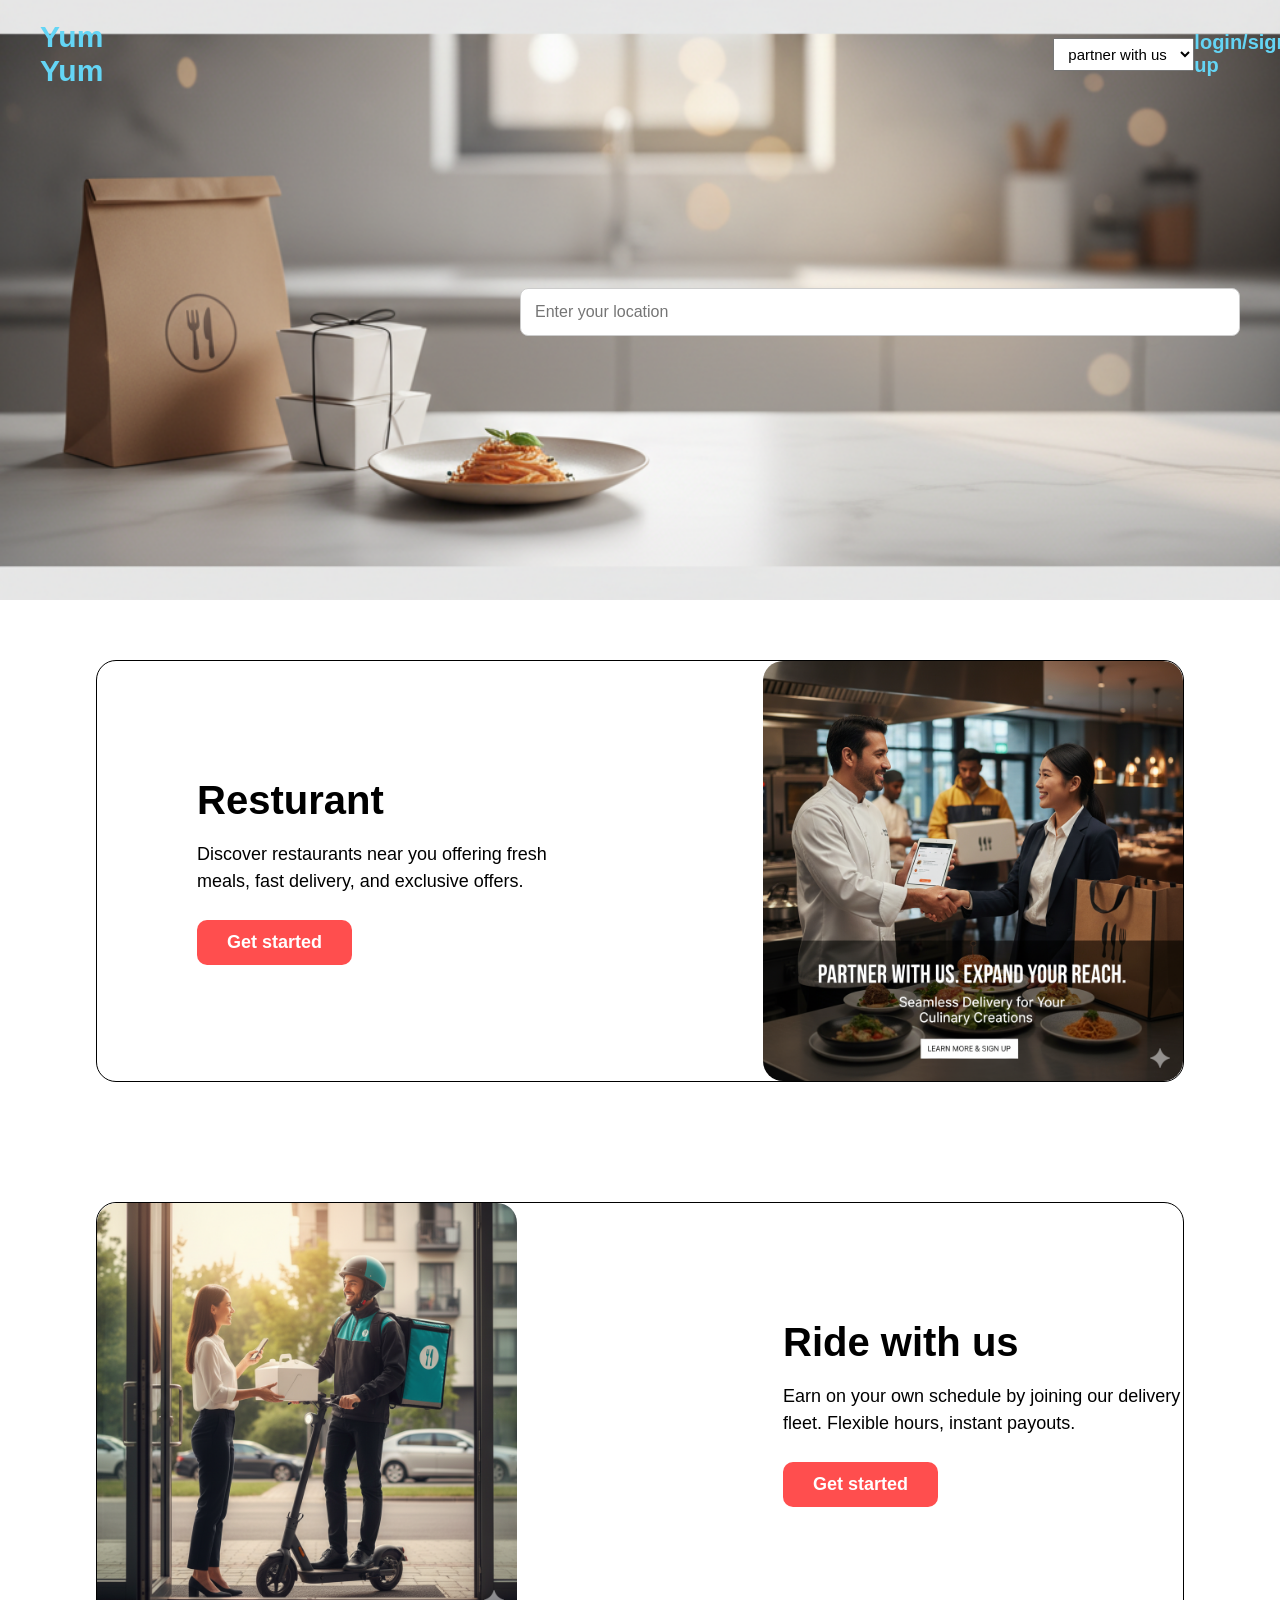
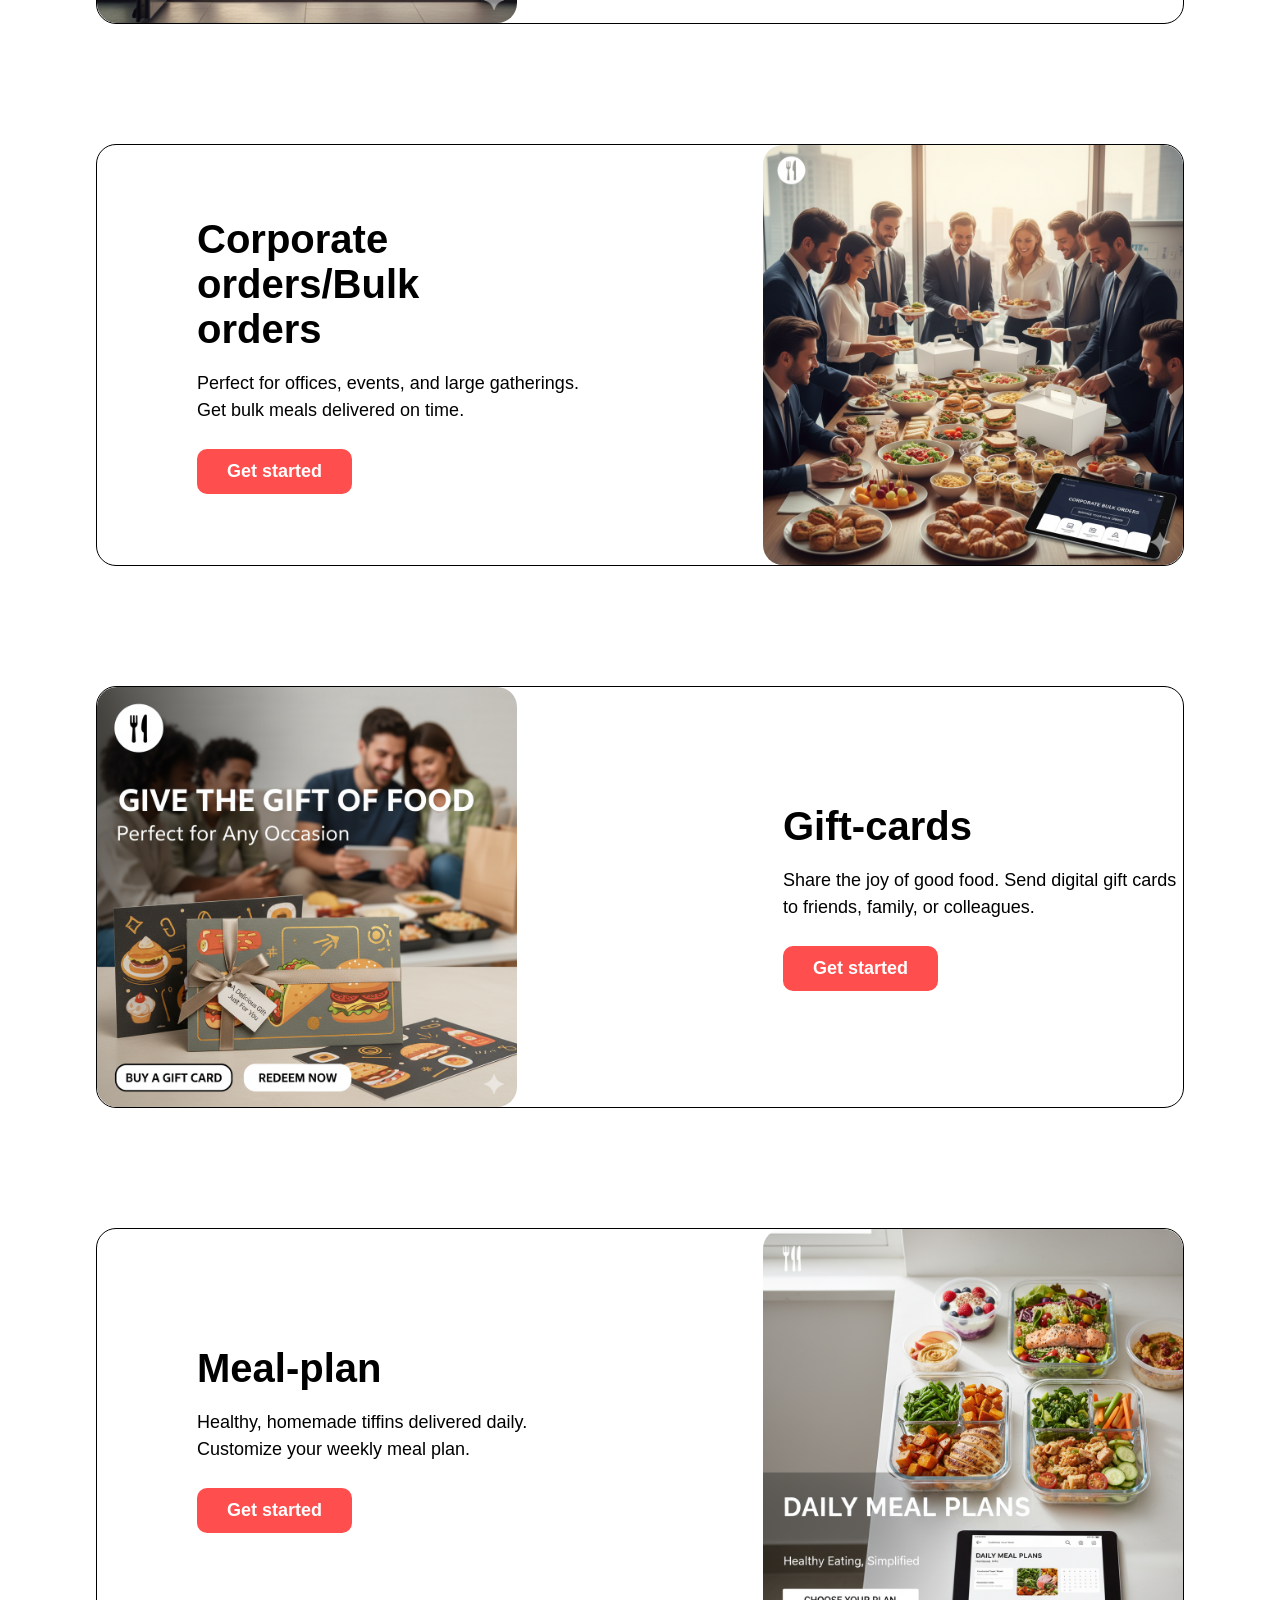
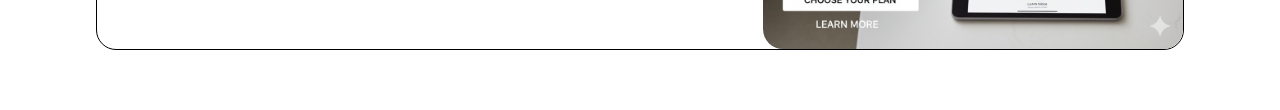
==== index.html @ b5f472dd "second push" ====
<!DOCTYPE html>
<html lang="en">

<head>
    <meta charset="UTF-8">
    <meta name="viewport" content="width=device-width, initial-scale=1.0">
    <title>Document</title>
    <link rel="stylesheet" href="index.css">
</head>

<body>
    <div id="navbar">
        <div class="topnav">
            <a class="logo" href="index.html">Yum Yum</a>
            <div>
                <select name="partner" id="partner">
                    <option value="" hidden selected>partner with us </option>
                    <option value="rider">rider</option>
                    <option value="resturant">resturant</option>
                    <option value="carrier">carrier</option>
                </select>
            </div>
            <a class="login" href="login.html">login/sign up</a>
        </div>

        <div class="loc">
            <input type="text" placeholder="Enter your location">
        </div>
    </div>

    <div class="features">

        <div class="feature-box">
            <div class="text">
                <h3>Resturant</h3>
                <p>Discover restaurants near you offering fresh meals, fast delivery, and exclusive offers.</p>
                <button>Get started</button>
            </div>
            <img src="img/resturant.png" alt="resturant">
        </div>

        <div class="feature-box reverse">
            <div class="text">
                <h3>Ride with us</h3>
                <p>Earn on your own schedule by joining our delivery fleet. Flexible hours, instant payouts.</p>
                <button>Get started</button>
            </div>
            <img src="img/ride-with-us-pic.png" alt="ride-with-us">
        </div>

        <div class="feature-box">
            <div class="text">
                <h3>Corporate orders/Bulk orders</h3>
                <p>Perfect for offices, events, and large gatherings. Get bulk meals delivered on time.</p>
                <button>Get started</button>
            </div>
            <img src="img/bulk-order-pic.png" alt="bulk order">
        </div>

        <div class="feature-box reverse">
            <div class="text">
                <h3>Gift-cards</h3>
                <p>Share the joy of good food. Send digital gift cards to friends, family, or colleagues.</p>
                <button>Get started</button>
            </div>
            <img src="img/gift-card.png" alt="gift-cards">
        </div>

        <div class="feature-box">
            <div class="text">
                <h3>Meal-plan</h3>
                <p>Healthy, homemade tiffins delivered daily. Customize your weekly meal plan.</p>
                <button>Get started</button>
            </div>
            <img src="img/meal-plan.png" alt="meal-plan">
        </div>

    </div>

</body>

</html>
---- index.css ----
* {
    margin: 0;
    padding: 0;
    box-sizing: border-box;
    font-family: Arial, Helvetica, sans-serif;
}

#navbar {
    background-image: url("img/home-page.png");
    background-position: center;
    background-size: cover;
    background-repeat: no-repeat;
    height: 600px;
    padding: 20px 40px;
}

.topnav {
    display: flex;
    justify-content: space-between;
    align-items: center;
}

.logo {
    text-decoration: none;
    color: #64d5f5;
    font-weight: 600;
    font-size: 30px;
}

.login {
    text-decoration: none;
    color: #64d5f5;
    font-size: 20px;
    font-weight: 600;
}

#partner {
    padding: 6px 10px;
    font-size: 15px;
    margin-left: 950px;
}

.loc {
    margin-top: 200px;
    display: flex;
    justify-content: flex-end;
}

.loc input {
    width: 60%;
    padding: 14px;
    border-radius: 8px;
    border: 1px solid #ccc;
    font-size: 16px;
}

.features {
    width: 100%;
    padding: 60px 0;
    display: flex;
    flex-direction: column;
    gap: 120px;
}

.feature-box {
    display: flex;
    align-items: center;
    justify-content: space-between;
    width: 85%;
    margin: auto;
    border: 1px solid #000000;
    border-radius: 20px;
}

.feature-box.reverse {
    flex-direction: row-reverse;
    
}

.feature-box img {
    width: 420px;
    height: auto;
    border-radius: 20px;
}

.feature-box .text {
    max-width: 500px;
}

.feature-box h3 {
    font-size: 40px;
    font-weight: 800;
    margin-bottom: 18px;
    margin-left: 100px;
    margin-right: 100px;
}

.feature-box p {
    font-size: 18px;
    margin-bottom: 25px;
    line-height: 1.5;
    margin-left: 100px;
}

button {
    padding: 12px 30px;
    background-color: #ff4e4e;
    border: none;
    border-radius: 10px;
    color: white;
    font-size: 18px;
    font-weight: 600;
    cursor: pointer;
    margin-left: 100px;
}

button:hover {
    background-color: #e84343;
}
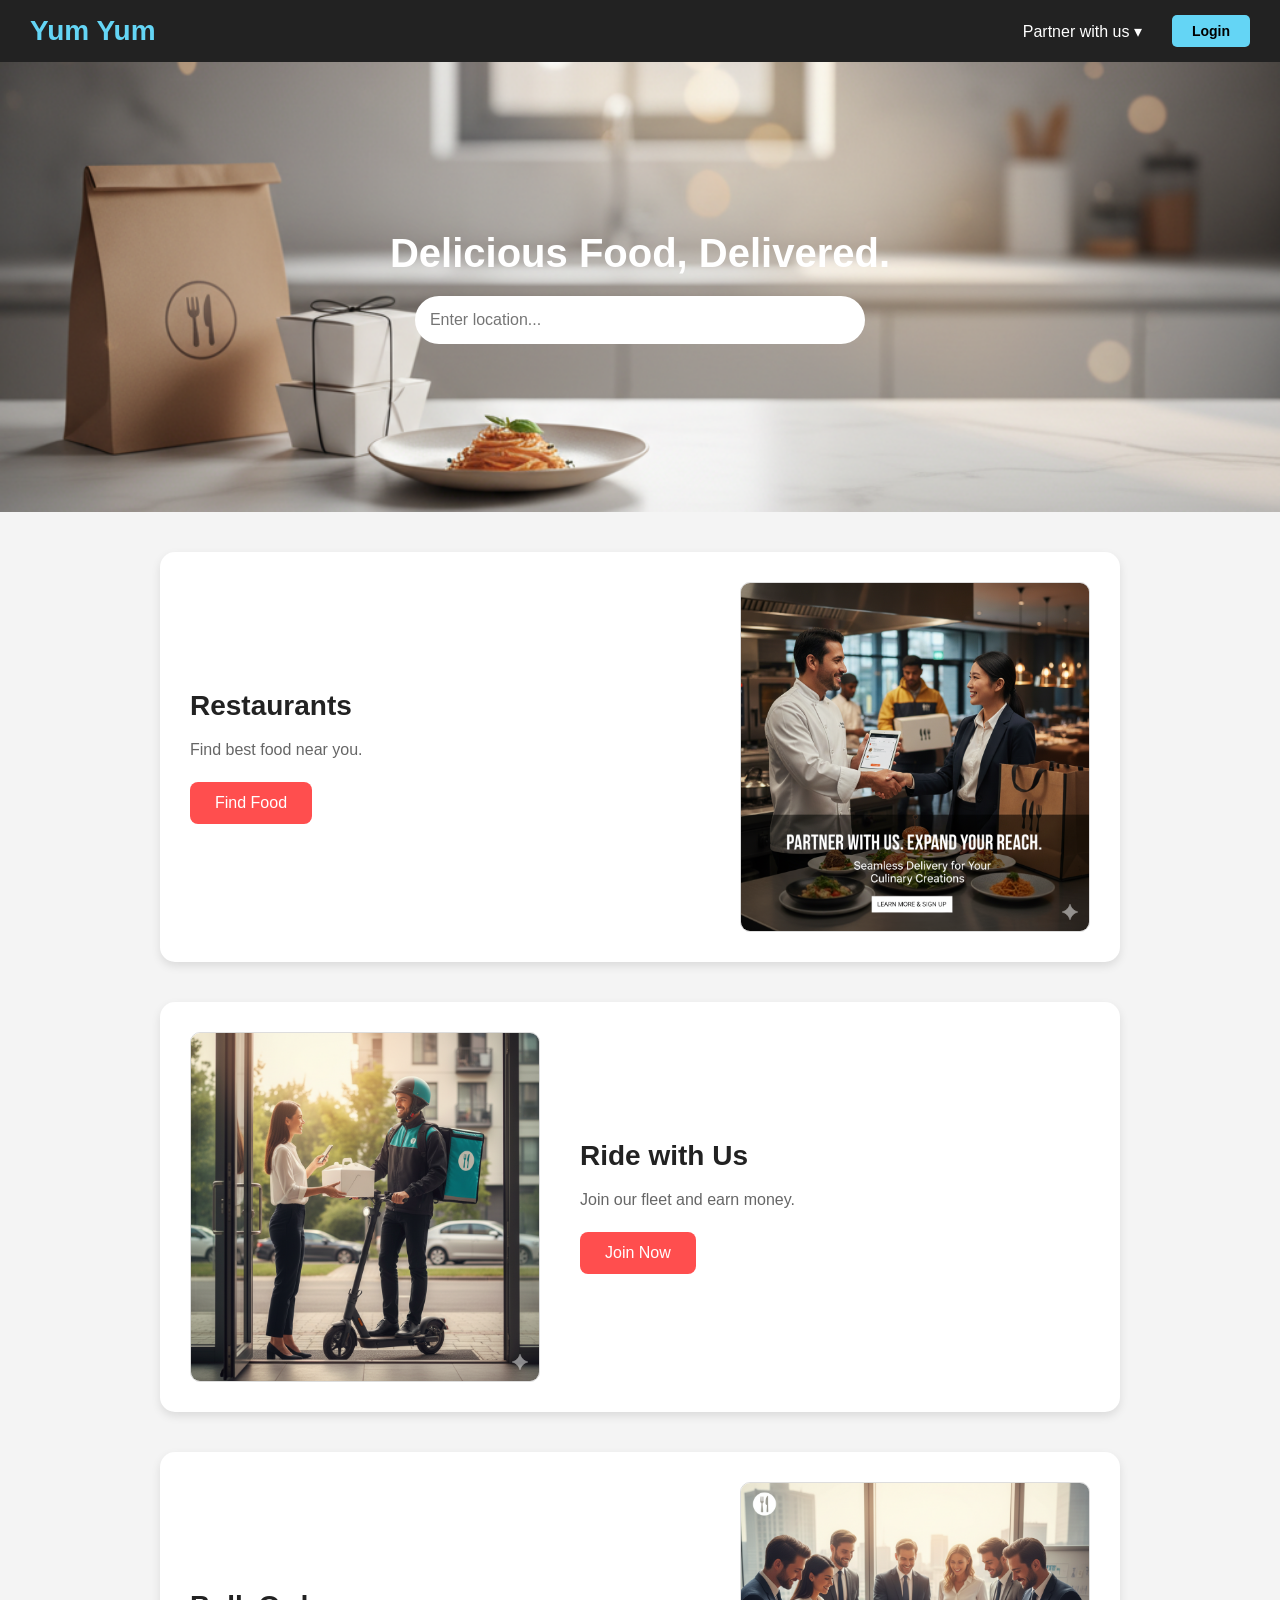
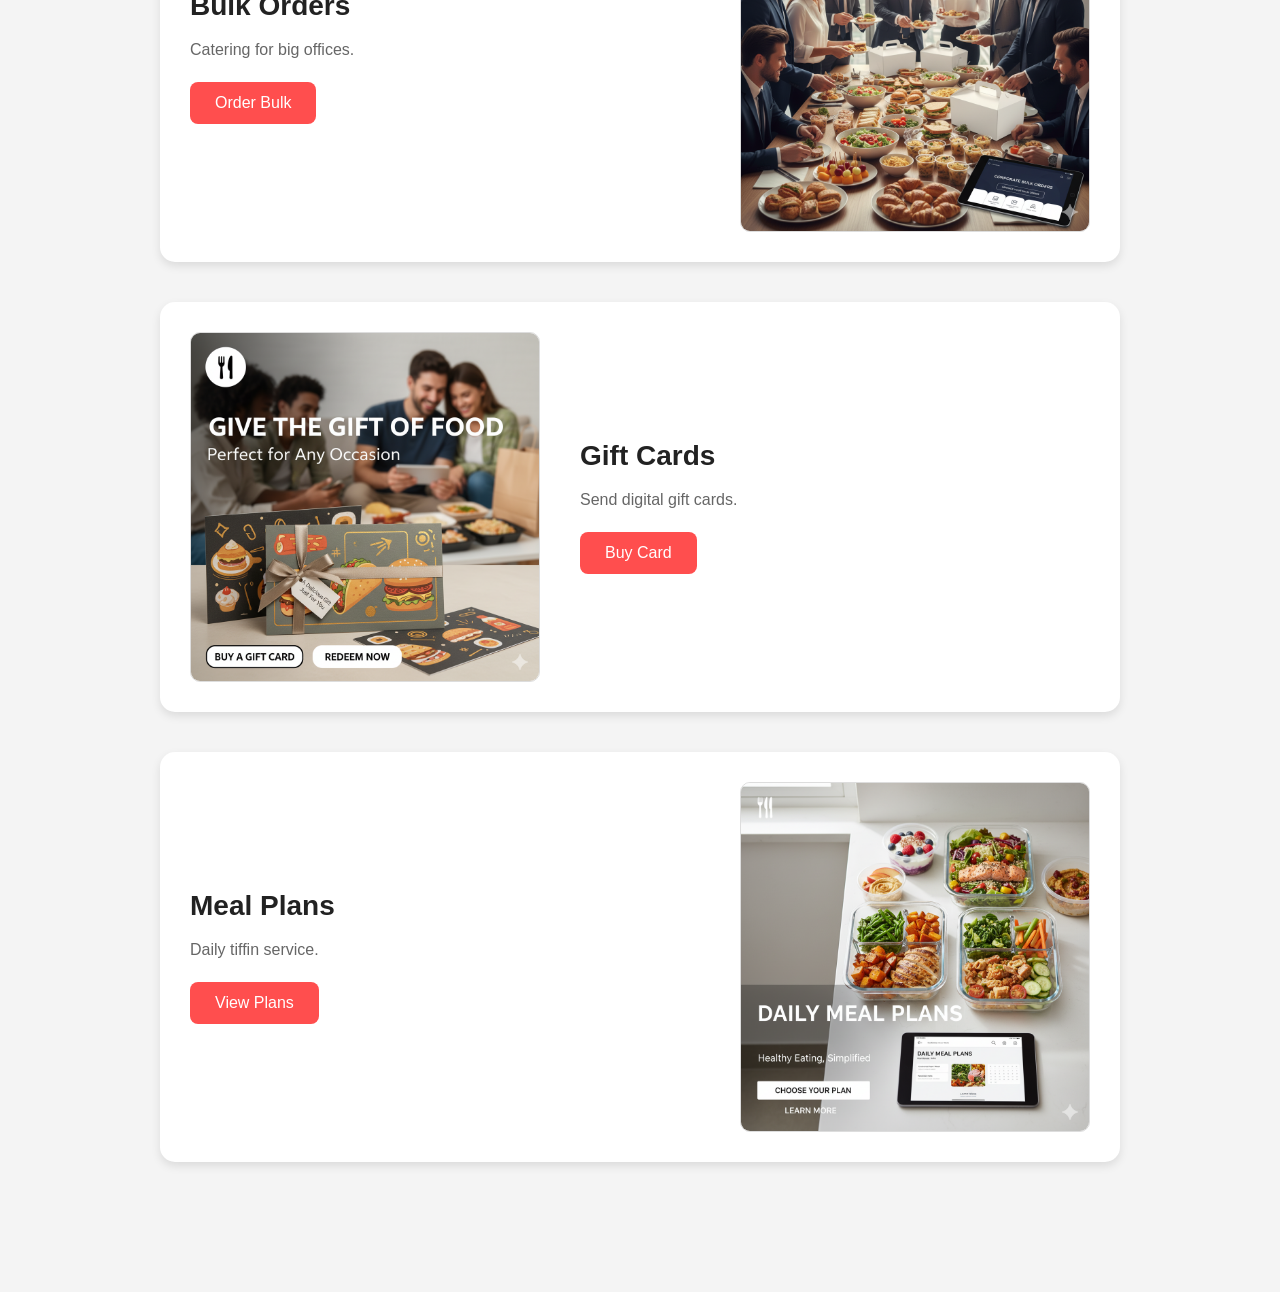
==== commit 3031f425: "third push" ====
--- a/index.html
+++ b/index.html
@@ -1,82 +1,233 @@
 <!DOCTYPE html>
-<html lang="en">
+<html>
 
 <head>
-    <meta charset="UTF-8">
+    <title>Yum Yum Delivery</title>
     <meta name="viewport" content="width=device-width, initial-scale=1.0">
-    <title>Document</title>
-    <link rel="stylesheet" href="index.css">
+    <link rel="stylesheet" type="text/css" href="styles.css">
+    <script src="index.js" ></script> 
 </head>
 
 <body>
+
     <div id="navbar">
-        <div class="topnav">
-            <a class="logo" href="index.html">Yum Yum</a>
-            <div>
-                <select name="partner" id="partner">
-                    <option value="" hidden selected>partner with us </option>
-                    <option value="rider">rider</option>
-                    <option value="resturant">resturant</option>
-                    <option value="carrier">carrier</option>
-                </select>
-            </div>
-            <a class="login" href="login.html">login/sign up</a>
-        </div>
-
-        <div class="loc">
-            <input type="text" placeholder="Enter your location">
+        <a href="#" class="logo-label">Yum Yum</a>
+
+        <div style="display: flex; align-items: center;">
+            <div class="dropdown">
+                <span class="drop-btn">Partner with us &#9662;</span>
+                <div class="dropdown-content">
+                    <a href="#rider">Rider</a>
+                    <a href="#restaurant">Restaurant</a>
+                    <a href="#rider">Carrier</a>
+                </div>
+            </div>
+
+            <a href="#login" class="login-btn-label" id="topLoginBtn">Login</a>
         </div>
     </div>
 
-    <div class="features">
-
-        <div class="feature-box">
-            <div class="text">
-                <h3>Resturant</h3>
-                <p>Discover restaurants near you offering fresh meals, fast delivery, and exclusive offers.</p>
-                <button>Get started</button>
-            </div>
-            <img src="img/resturant.png" alt="resturant">
-        </div>
-
-        <div class="feature-box reverse">
-            <div class="text">
-                <h3>Ride with us</h3>
-                <p>Earn on your own schedule by joining our delivery fleet. Flexible hours, instant payouts.</p>
-                <button>Get started</button>
-            </div>
-            <img src="img/ride-with-us-pic.png" alt="ride-with-us">
-        </div>
-
-        <div class="feature-box">
-            <div class="text">
-                <h3>Corporate orders/Bulk orders</h3>
-                <p>Perfect for offices, events, and large gatherings. Get bulk meals delivered on time.</p>
-                <button>Get started</button>
-            </div>
-            <img src="img/bulk-order-pic.png" alt="bulk order">
-        </div>
-
-        <div class="feature-box reverse">
-            <div class="text">
-                <h3>Gift-cards</h3>
-                <p>Share the joy of good food. Send digital gift cards to friends, family, or colleagues.</p>
-                <button>Get started</button>
-            </div>
-            <img src="img/gift-card.png" alt="gift-cards">
-        </div>
-
-        <div class="feature-box">
-            <div class="text">
-                <h3>Meal-plan</h3>
-                <p>Healthy, homemade tiffins delivered daily. Customize your weekly meal plan.</p>
-                <button>Get started</button>
-            </div>
-            <img src="img/meal-plan.png" alt="meal-plan">
+    <div class="content">
+
+        <div id="home" class="page">
+            <div class="hero">
+                <div>
+                    <h1>Delicious Food, Delivered.</h1>
+                    <input type="text" placeholder="Enter location...">
+                </div>
+            </div>
+
+            <div class="container">
+                <div class="feature-box">
+                    <div class="text">
+                        <h2>Restaurants</h2>
+                        <p>Find best food near you.</p>
+                        <a href="#restaurant" class="action-label">Find Food</a>
+                    </div>
+                    <img src="img/resturant.png">
+                </div>
+
+                <div class="feature-box reverse">
+                    <div class="text">
+                        <h2>Ride with Us</h2>
+                        <p>Join our fleet and earn money.</p>
+                        <a href="#rider" class="action-label">Join Now</a>
+                    </div>
+                    <img src="img/ride-with-us-pic.png">
+                </div>
+
+                <div class="feature-box">
+                    <div class="text">
+                        <h2>Bulk Orders</h2>
+                        <p>Catering for big offices.</p>
+                        <a href="#bulk" class="action-label">Order Bulk</a>
+                    </div>
+                    <img src="img/bulk-order-pic.png">
+                </div>
+
+                <div class="feature-box reverse">
+                    <div class="text">
+                        <h2>Gift Cards</h2>
+                        <p>Send digital gift cards.</p>
+                        <a href="#giftcard" class="action-label">Buy Card</a>
+                    </div>
+                    <img src="img/gift-card.png">
+                </div>
+
+                <div class="feature-box">
+                    <div class="text">
+                        <h2>Meal Plans</h2>
+                        <p>Daily tiffin service.</p>
+                        <a href="#mealplan" class="action-label">View Plans</a>
+                    </div>
+                    <img src="img/meal-plan.png">
+                </div>
+            </div>
+        </div>
+
+        <div id="restaurant" class="page">
+            <div class="container">
+                <h1>Partner with Yum Yum</h1>
+                <div class="feature-box">
+                    <div class="text">
+                        <h2>Restaurant Form</h2>
+                        <div class="form-group">
+                            <label>Name:</label>
+                            <input type="text">
+                        </div>
+                        <div class="form-group">
+                            <label>Owner:</label>
+                            <input type="text">
+                        </div>
+                        <label class="action-label">Submit</label>
+                        <br>
+                        <a href="#" class="back-label">Back Home</a>
+                    </div>
+                    <img src="img/resturant.png">
+                </div>
+            </div>
+        </div>
+
+        <div id="rider" class="page">
+            <div class="container">
+                <h1>Become a Rider</h1>
+                <div class="feature-box reverse">
+                    <div class="text">
+                        <h2>Rider Form</h2>
+                        <div class="form-group">
+                            <label>Name:</label>
+                            <input type="text">
+                        </div>
+                        <div class="form-group">
+                            <label>Vehicle:</label>
+                            <select>
+                                <option>Bike</option>
+                                <option>Car</option>
+                            </select>
+                        </div>
+                        <label class="action-label" >Apply</label>
+                        <br>
+                        <a href="#" class="back-label">Back Home</a>
+                    </div>
+                    <img src="img/ride-with-us-pic.png">
+                </div>
+            </div>
+        </div>
+
+        <div id="bulk" class="page">
+            <div class="container">
+                <h1>Bulk Orders</h1>
+                <div class="feature-box">
+                    <div class="text">
+                        <h2>Quote Form</h2>
+                        <div class="form-group">
+                            <label>Company:</label>
+                            <input type="text">
+                        </div>
+                        <div class="form-group">
+                            <label>People:</label>
+                            <input type="number">
+                        </div>
+                        <label class="action-label" >Get Quote</label>
+                        <br>
+                        <a href="#" class="back-label">Back Home</a>
+                    </div>
+                    <img src="img/bulk-order-pic.png">
+                </div>
+            </div>
+        </div>
+
+        <div id="giftcard" class="page">
+            <div class="container">
+                <h1>Gift Cards</h1>
+                <div class="feature-box reverse">
+                    <div class="text">
+                        <h2>Buy Card</h2>
+                        <div class="form-group">
+                            <label>Amount:</label>
+                            <select>
+                                <option>$10</option>
+                                <option>$50</option>
+                            </select>
+                        </div>
+                        <div class="form-group">
+                            <label>Email:</label>
+                            <input type="text">
+                        </div>
+                        <label class="action-label" >Send</label>
+                        <br>
+                        <a href="#" class="back-label">Back Home</a>
+                    </div>
+                    <img src="img/gift-card.png">
+                </div>
+            </div>
+        </div>
+
+        <div id="mealplan" class="page">
+            <div class="container">
+                <h1>Meal Plans</h1>
+                <div class="feature-box">
+                    <div class="text">
+                        <h2>Subscription</h2>
+                        <div class="form-group">
+                            <label>Plan:</label>
+                            <select>
+                                <option>Veg</option>
+                                <option>Non-Veg</option>
+                            </select>
+                        </div>
+                        <label class="action-label" >Subscribe</label>
+                        <br>
+                        <a href="#" class="back-label">Back Home</a>
+                    </div>
+                    <img src="img/meal-plan.png">
+                </div>
+            </div>
+        </div>
+
+        <div id="login" class="page">
+            <div class="container" style="text-align: center;">
+                <div
+                    style="background-color: white; padding: 40px; border-radius: 10px; display: inline-block; max-width: 400px; width: 100%; border: 1px solid #ddd;">
+                    <h1>Login</h1>
+                    <div class="form-group" style="text-align: left;">
+                        <label>User:</label>
+                        <input type="text" id="userInput">
+                    </div>
+                    <div class="form-group" style="text-align: left;">
+                        <label>Pass:</label>
+                        <input type="password">
+                    </div>
+                    <button class="action-label" style="border:none; width:100%;" >Login</button>
+                    <br><br>
+                    <a href="#" class="back-label" style="width:100%; display:block; box-sizing:border-box;">Cancel</a>
+                </div>
+            </div>
         </div>
 
     </div>
 
+
 </body>
 
-</html>
+</html>
--- a/styles.css
+++ b/styles.css
@@ -0,0 +1,258 @@
+* {
+    margin: 0;
+    padding: 0;
+    box-sizing: border-box;
+    font-family: Arial, sans-serif;
+}
+
+body {
+    background-color: #f4f4f4;
+    padding-bottom: 50px;
+}
+
+#home {
+    display: block;
+}
+
+.page {
+    display: none;
+}
+
+.page:target {
+    display: block;
+    position: fixed;
+    top: 0;
+    left: 0;
+    width: 100%;
+    height: 100%;
+    background-color: #f4f4f4;
+    z-index: 2000;
+    padding-top: 80px;
+    overflow-y: auto;
+    animation: fadeIn 0.5s;
+}
+
+@keyframes fadeIn {
+    from {
+        opacity: 0;
+    }
+
+    to {
+        opacity: 1;
+    }
+}
+
+#navbar {
+    background-color: #222;
+    padding: 15px 30px;
+    color: white;
+    display: flex;
+    justify-content: space-between;
+    align-items: center;
+    position: sticky;
+    top: 0;
+    z-index: 3000;
+}
+
+.nav-label {
+    cursor: pointer;
+    color: white;
+    margin-left: 15px;
+    font-size: 16px;
+    text-decoration: none;
+}
+
+.nav-label:hover {
+    color: #64d5f5;
+    text-decoration: underline;
+}
+
+.logo-label {
+    font-size: 28px;
+    font-weight: bold;
+    color: #64d5f5;
+    cursor: pointer;
+    text-decoration: none;
+}
+
+.login-btn-label {
+    background-color: #64d5f5;
+    color: black;
+    padding: 8px 20px;
+    border-radius: 5px;
+    font-weight: bold;
+    cursor: pointer;
+    font-size: 14px;
+    margin-left: 20px;
+    text-decoration: none;
+}
+
+.dropdown {
+    position: relative;
+    display: inline-block;
+}
+
+.drop-btn {
+    color: white;
+    cursor: pointer;
+    padding: 10px;
+}
+
+.dropdown-content {
+    display: none;
+    position: absolute;
+    background-color: #333;
+    min-width: 160px;
+    box-shadow: 0px 8px 16px rgba(0, 0, 0, 0.2);
+    z-index: 1;
+    right: 0;
+}
+
+.dropdown:hover .dropdown-content {
+    display: block;
+}
+
+.dropdown-content a {
+    color: white;
+    padding: 12px 16px;
+    text-decoration: none;
+    display: block;
+    cursor: pointer;
+}
+
+.dropdown-content a:hover {
+    background-color: #555;
+}
+
+.hero {
+    background-image: url("img/home-page.png");
+    background-size: cover;
+    background-position: center;
+    height: 450px;
+    display: flex;
+    justify-content: center;
+    align-items: center;
+    text-align: center;
+    color: white;
+}
+
+.hero h1 {
+    font-size: 40px;
+    margin-bottom: 20px;
+}
+
+.hero input {
+    width: 90%;
+    max-width: 500px;
+    padding: 15px;
+    border-radius: 30px;
+    border: none;
+    font-size: 16px;
+}
+
+.container {
+    max-width: 1000px;
+    margin: 0 auto;
+    padding: 40px 20px;
+}
+
+.feature-box {
+    background-color: white;
+    margin-bottom: 40px;
+    padding: 30px;
+    border-radius: 15px;
+    box-shadow: 0 4px 10px rgba(0, 0, 0, 0.1);
+    display: flex;
+    align-items: center;
+    gap: 40px;
+}
+
+.reverse {
+    flex-direction: row-reverse;
+}
+
+.feature-box img {
+    width: 100%;
+    max-width: 350px;
+    border-radius: 10px;
+    object-fit: cover;
+    border: 1px solid #ddd;
+}
+
+.feature-box .text {
+    flex: 1;
+}
+
+.feature-box h2 {
+    font-size: 28px;
+    margin-bottom: 15px;
+    color: #222;
+}
+
+.feature-box p {
+    font-size: 16px;
+    line-height: 1.6;
+    color: #666;
+    margin-bottom: 20px;
+}
+
+.action-label {
+    display: inline-block;
+    background-color: #ff4e4e;
+    color: white;
+    padding: 12px 25px;
+    border-radius: 8px;
+    font-size: 16px;
+    cursor: pointer;
+    text-decoration: none;
+}
+
+.action-label:hover {
+    background-color: #d63c3c;
+}
+
+.back-label {
+    display: inline-block;
+    background-color: #666;
+    color: white;
+    padding: 10px 20px;
+    border-radius: 5px;
+    cursor: pointer;
+    margin-top: 20px;
+    text-decoration: none;
+}
+
+.form-group {
+    margin-bottom: 15px;
+}
+
+.form-group label {
+    display: block;
+    margin-bottom: 5px;
+    font-weight: bold;
+}
+
+.form-group input,
+.form-group select {
+    width: 100%;
+    padding: 10px;
+    border: 1px solid #ccc;
+    border-radius: 5px;
+}
+
+@media (max-width: 768px) {
+    #navbar {
+        flex-direction: column;
+        gap: 15px;
+    }
+
+    .feature-box,
+    .reverse {
+        flex-direction: column-reverse;
+        text-align: center;
+    }
+
+    .feature-box img {
+        max-width: 100%;
+    }
+}
